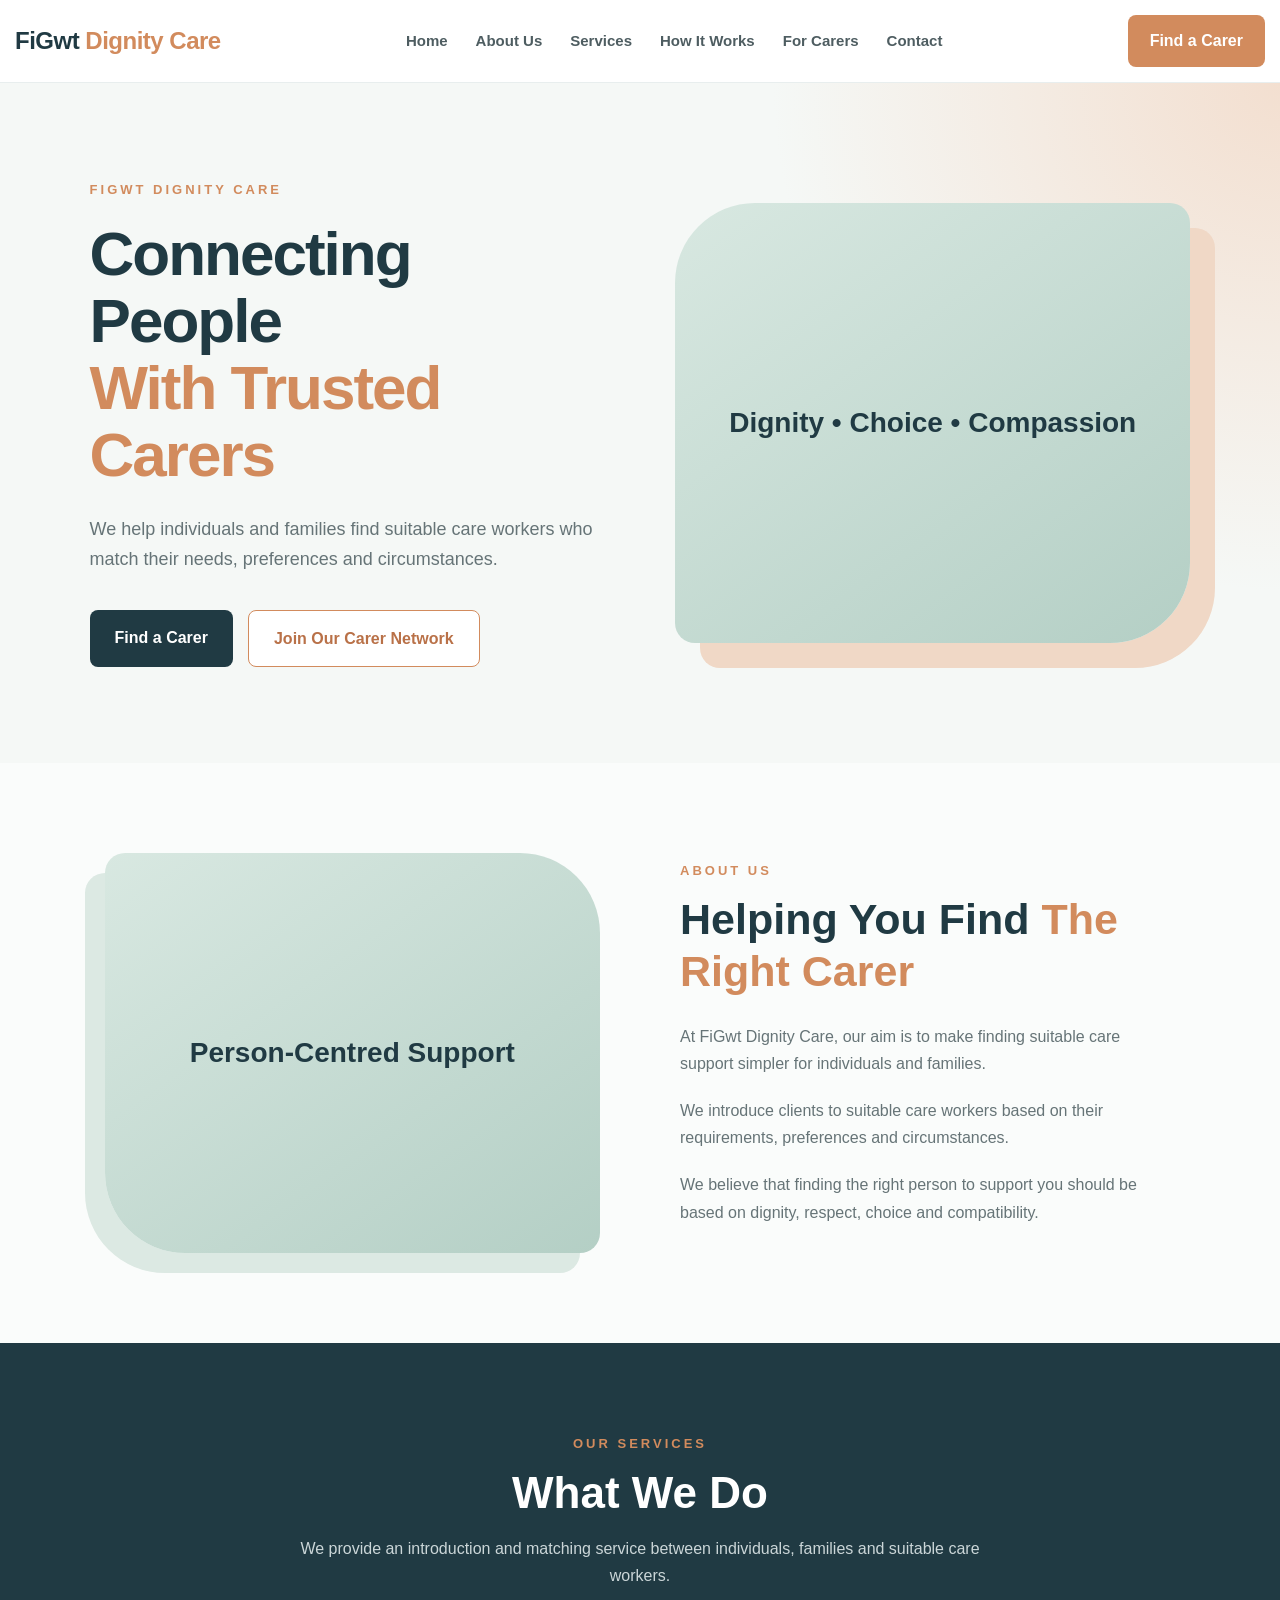
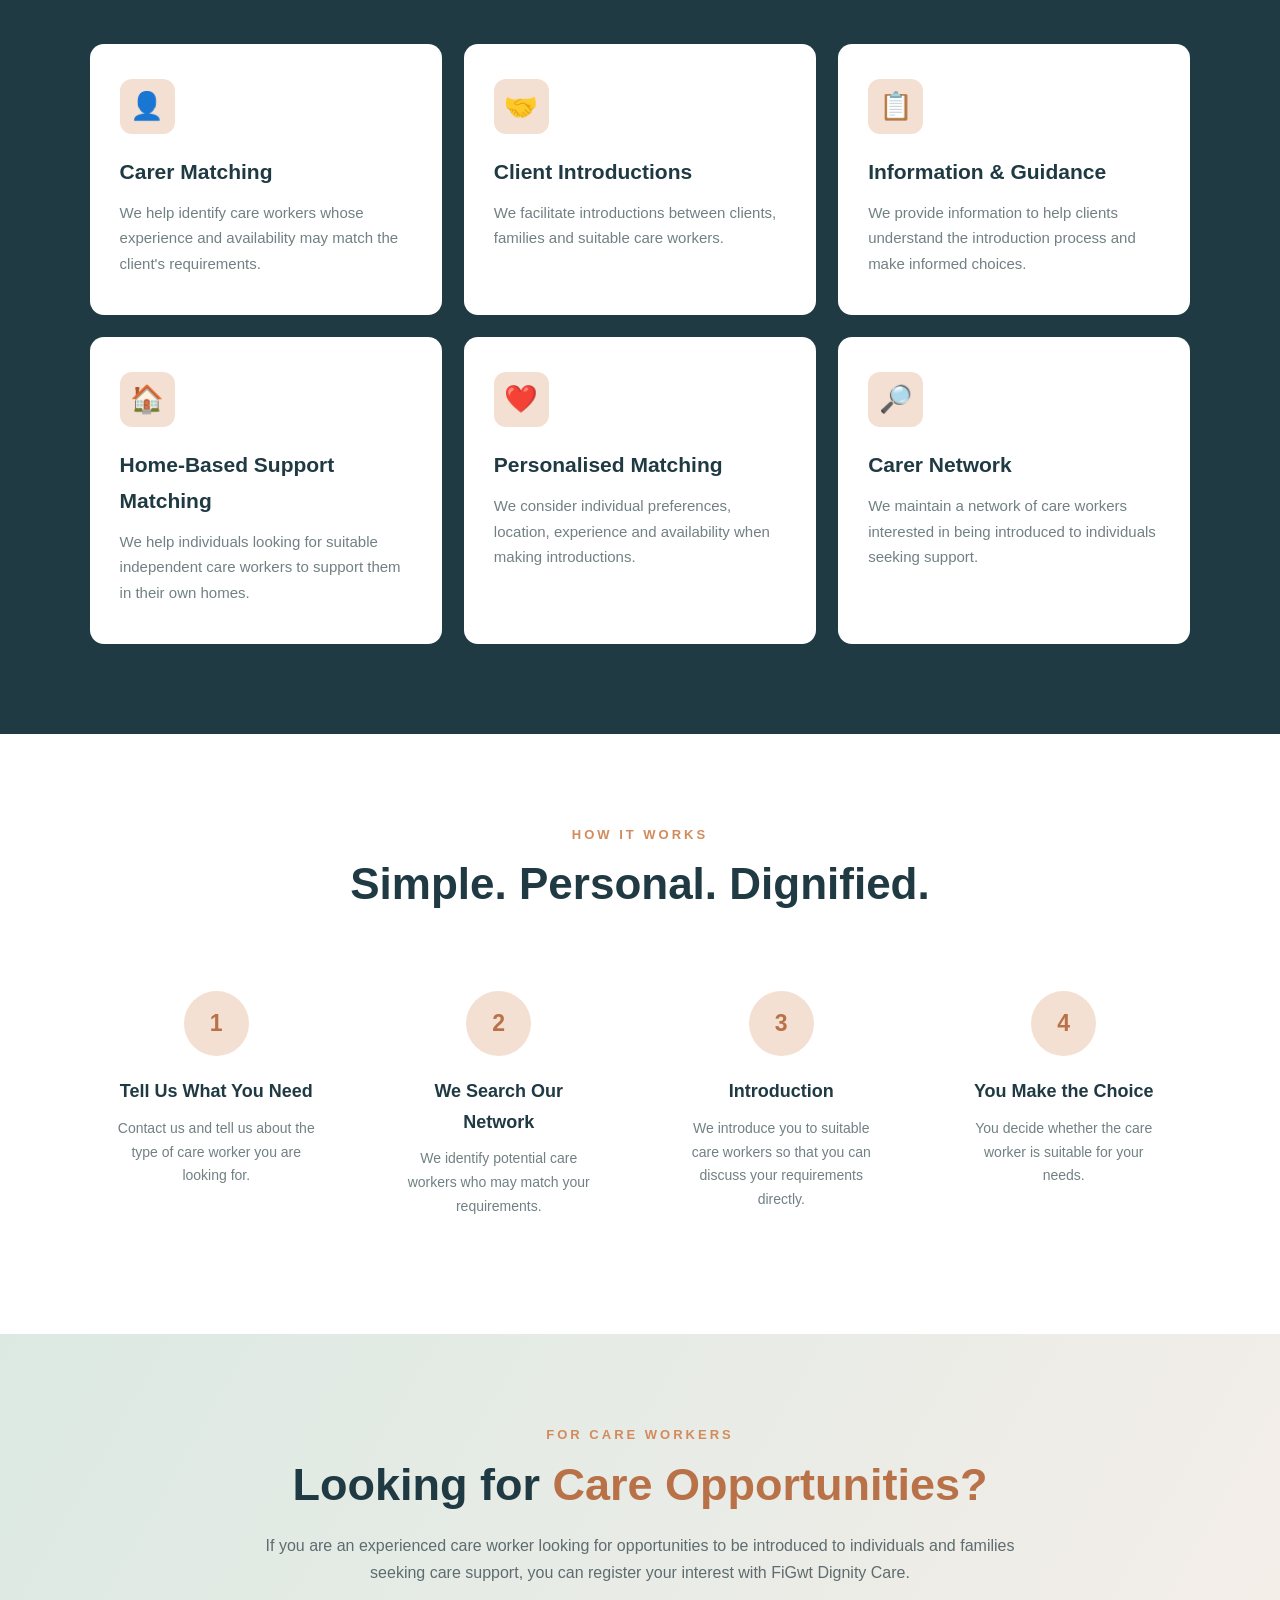
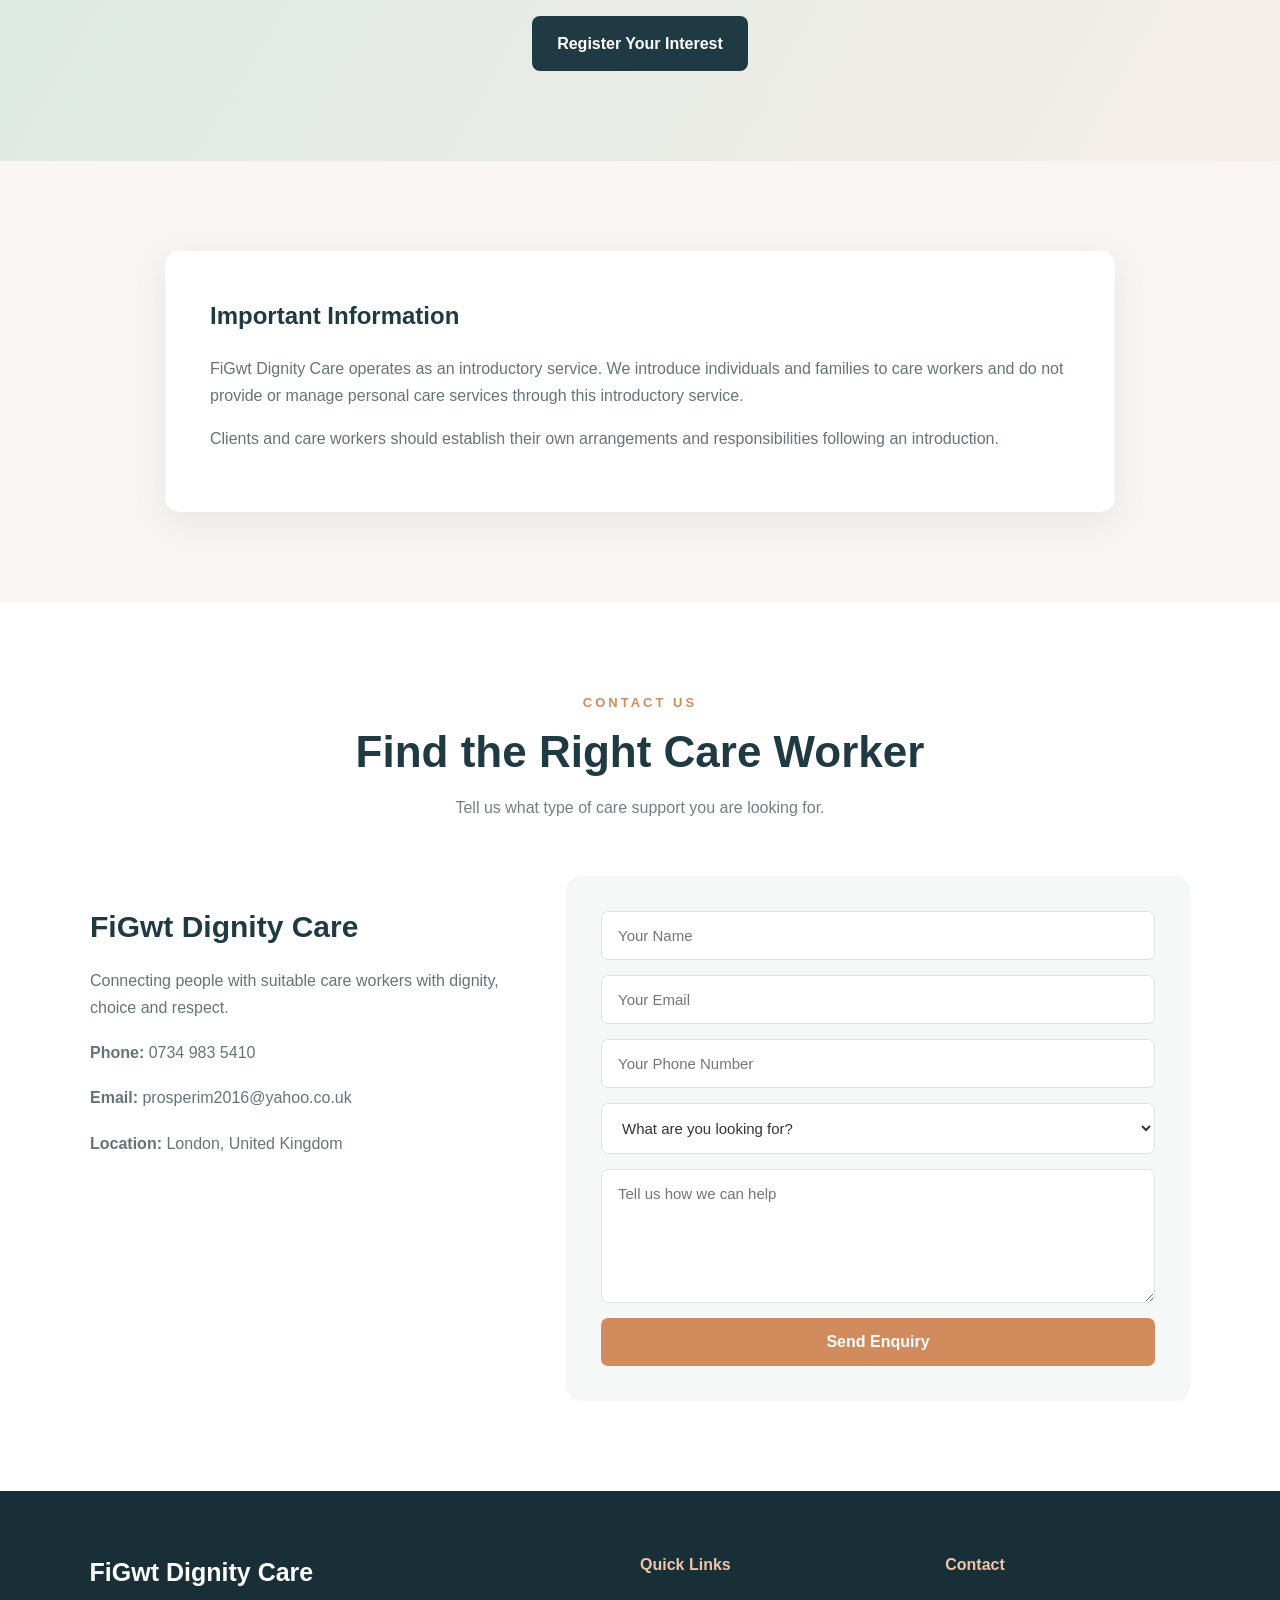
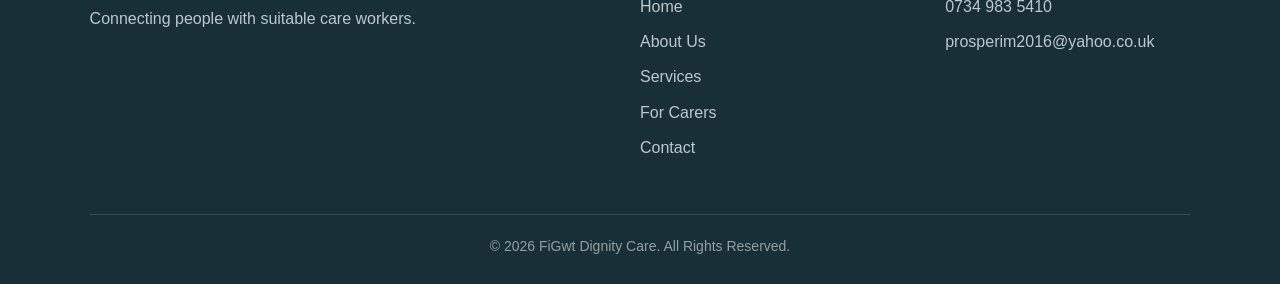
==== index.html @ 79395814 "Add files via upload" ====
<!DOCTYPE html>
<html lang="en">

<head>

    <meta charset="UTF-8">

    <meta name="viewport" content="width=device-width, initial-scale=1.0">

    <title>FiGwt Dignity Care | Care Introduction Agency</title>

    <!-- Connects this HTML file to your CSS file -->
    <link rel="stylesheet" href="style.css">

</head>


<body>


    <!-- ================================
         NAVIGATION
    ================================= -->

    <header>

        <nav class="navbar">

            <div class="logo">
                FiGwt <span>Dignity Care</span>
            </div>


            <ul class="nav-links">

                <li>
                    <a href="#home">Home</a>
                </li>

                <li>
                    <a href="#about">About Us</a>
                </li>

                <li>
                    <a href="#services">Services</a>
                </li>

                <li>
                    <a href="#how-it-works">How It Works</a>
                </li>

                <li>
                    <a href="#carers">For Carers</a>
                </li>

                <li>
                    <a href="#contact">Contact</a>
                </li>

            </ul>


            <a href="#contact" class="nav-button">
                Find a Carer
            </a>

        </nav>

    </header>



    <!-- ================================
         HERO SECTION
    ================================= -->

    <section id="home" class="hero">

        <div class="hero-content">

            <p class="welcome">
                FIGWT DIGNITY CARE
            </p>


            <h1>

                Connecting People

                <span>
                    With Trusted Carers
                </span>

            </h1>


            <p>

                We help individuals and families find suitable
                care workers who match their needs, preferences
                and circumstances.

            </p>


            <div class="hero-buttons">

                <a href="#contact" class="primary-button">
                    Find a Carer
                </a>


                <a href="#carers" class="secondary-button">
                    Join Our Carer Network
                </a>

            </div>

        </div>



        <div class="hero-image">

            <div class="image-placeholder">

                Dignity • Choice • Compassion

            </div>

        </div>

    </section>



    <!-- ================================
         ABOUT US
    ================================= -->

    <section id="about" class="about">


        <div class="about-image">

            <div class="image-placeholder">

                Person-Centred Support

            </div>

        </div>



        <div class="about-content">

            <p class="section-title">
                ABOUT US
            </p>


            <h2>

                Helping You Find

                <span>
                    The Right Carer
                </span>

            </h2>


            <p>

                At FiGwt Dignity Care, our aim is to make
                finding suitable care support simpler for
                individuals and families.

            </p>


            <p>

                We introduce clients to suitable care workers
                based on their requirements, preferences
                and circumstances.

            </p>


            <p>

                We believe that finding the right person to
                support you should be based on dignity,
                respect, choice and compatibility.

            </p>

        </div>

    </section>



    <!-- ================================
         SERVICES
    ================================= -->

    <section id="services" class="services">


        <div class="section-heading">

            <p class="section-title">
                OUR SERVICES
            </p>


            <h2>
                What We Do
            </h2>


            <p>

                We provide an introduction and matching
                service between individuals, families
                and suitable care workers.

            </p>

        </div>



        <div class="service-container">


            <!-- Service 1 -->

            <div class="service-card">

                <div class="service-icon">
                    👤
                </div>


                <h3>
                    Carer Matching
                </h3>


                <p>

                    We help identify care workers whose
                    experience and availability may match
                    the client's requirements.

                </p>

            </div>



            <!-- Service 2 -->

            <div class="service-card">

                <div class="service-icon">
                    🤝
                </div>


                <h3>
                    Client Introductions
                </h3>


                <p>

                    We facilitate introductions between
                    clients, families and suitable
                    care workers.

                </p>

            </div>



            <!-- Service 3 -->

            <div class="service-card">

                <div class="service-icon">
                    📋
                </div>


                <h3>
                    Information & Guidance
                </h3>


                <p>

                    We provide information to help clients
                    understand the introduction process
                    and make informed choices.

                </p>

            </div>



            <!-- Service 4 -->

            <div class="service-card">

                <div class="service-icon">
                    🏠
                </div>


                <h3>
                    Home-Based Support Matching
                </h3>


                <p>

                    We help individuals looking for suitable
                    independent care workers to support
                    them in their own homes.

                </p>

            </div>



            <!-- Service 5 -->

            <div class="service-card">

                <div class="service-icon">
                    ❤️
                </div>


                <h3>
                    Personalised Matching
                </h3>


                <p>

                    We consider individual preferences,
                    location, experience and availability
                    when making introductions.

                </p>

            </div>



            <!-- Service 6 -->

            <div class="service-card">

                <div class="service-icon">
                    🔎
                </div>


                <h3>
                    Carer Network
                </h3>


                <p>

                    We maintain a network of care workers
                    interested in being introduced to
                    individuals seeking support.

                </p>

            </div>

        </div>

    </section>



    <!-- ================================
         HOW IT WORKS
    ================================= -->

    <section id="how-it-works" class="how-it-works">


        <div class="section-heading">

            <p class="section-title">
                HOW IT WORKS
            </p>


            <h2>
                Simple. Personal. Dignified.
            </h2>

        </div>



        <div class="steps">


            <div class="step">

                <div class="step-number">
                    1
                </div>


                <h3>
                    Tell Us What You Need
                </h3>


                <p>

                    Contact us and tell us about the type
                    of care worker you are looking for.

                </p>

            </div>



            <div class="step">

                <div class="step-number">
                    2
                </div>


                <h3>
                    We Search Our Network
                </h3>


                <p>

                    We identify potential care workers
                    who may match your requirements.

                </p>

            </div>



            <div class="step">

                <div class="step-number">
                    3
                </div>


                <h3>
                    Introduction
                </h3>


                <p>

                    We introduce you to suitable care
                    workers so that you can discuss
                    your requirements directly.

                </p>

            </div>



            <div class="step">

                <div class="step-number">
                    4
                </div>


                <h3>
                    You Make the Choice
                </h3>


                <p>

                    You decide whether the care worker
                    is suitable for your needs.

                </p>

            </div>

        </div>

    </section>



    <!-- ================================
         FOR CARERS
    ================================= -->

    <section id="carers" class="carers">


        <div class="carer-content">

            <p class="section-title">
                FOR CARE WORKERS
            </p>


            <h2>

                Looking for

                <span>
                    Care Opportunities?
                </span>

            </h2>


            <p>

                If you are an experienced care worker
                looking for opportunities to be introduced
                to individuals and families seeking care
                support, you can register your interest
                with FiGwt Dignity Care.

            </p>


            <a href="#contact" class="primary-button">
                Register Your Interest
            </a>

        </div>

    </section>



    <!-- ================================
         IMPORTANT INFORMATION
    ================================= -->

    <section class="information">


        <div class="information-box">

            <h2>
                Important Information
            </h2>


            <p>

                FiGwt Dignity Care operates as an
                introductory service. We introduce
                individuals and families to care workers
                and do not provide or manage personal
                care services through this introductory
                service.

            </p>


            <p>

                Clients and care workers should establish
                their own arrangements and responsibilities
                following an introduction.

            </p>

        </div>

    </section>



    <!-- ================================
         CONTACT
    ================================= -->

    <section id="contact" class="contact">


        <div class="section-heading">

            <p class="section-title">
                CONTACT US
            </p>


            <h2>
                Find the Right Care Worker
            </h2>


            <p>

                Tell us what type of care support
                you are looking for.

            </p>

        </div>



        <div class="contact-container">


            <!-- Contact details -->

            <div class="contact-details">

                <h3>
                    FiGwt Dignity Care
                </h3>


                <p>

                    Connecting people with suitable
                    care workers with dignity,
                    choice and respect.

                </p>


                <p>

                    <strong>
                        Phone:
                    </strong>

                    0734 983 5410

                </p>


                <p>

                    <strong>
                        Email:
                    </strong>

                    prosperim2016@yahoo.co.uk

                </p>


                <p>

                    <strong>
                        Location:
                    </strong>

                    London, United Kingdom

                </p>

            </div>



            <!-- Contact form -->

            <form
                class="contact-form"
                action="https://formsubmit.co/prosperim2016@yahoo.co.uk"
                method="POST"
            >


                <input
                    type="text"
                    name="name"
                    placeholder="Your Name"
                    required
                >


                <input
                    type="email"
                    name="email"
                    placeholder="Your Email"
                    required
                >


                <input
                    type="tel"
                    name="phone"
                    placeholder="Your Phone Number"
                >


                <select
                    name="enquiry"
                    required
                >

                    <option value="">
                        What are you looking for?
                    </option>


                    <option value="care">
                        I am looking for a care worker
                    </option>


                    <option value="carer">
                        I am a care worker
                    </option>


                    <option value="general">
                        General enquiry
                    </option>

                </select>


                <textarea
                    name="message"
                    rows="6"
                    placeholder="Tell us how we can help"
                    required></textarea>


                <!-- Email subject -->

                <input
                    type="hidden"
                    name="_subject"
                    value="New Enquiry - FiGwt Dignity Care"
                >


                <!-- Disable FormSubmit CAPTCHA -->

                <input
                    type="hidden"
                    name="_captcha"
                    value="false"
                >


                <button type="submit">
                    Send Enquiry
                </button>

            </form>

        </div>

    </section>



    <!-- ================================
         FOOTER
    ================================= -->

    <footer>


        <div class="footer-content">


            <div>

                <h3>
                    FiGwt Dignity Care
                </h3>


                <p>

                    Connecting people with suitable
                    care workers.

                </p>

            </div>



            <div>

                <h4>
                    Quick Links
                </h4>


                <a href="#home">
                    Home
                </a>


                <a href="#about">
                    About Us
                </a>


                <a href="#services">
                    Services
                </a>


                <a href="#carers">
                    For Carers
                </a>


                <a href="#contact">
                    Contact
                </a>

            </div>



            <div>

                <h4>
                    Contact
                </h4>


                <p>
                    0734 983 5410
                </p>


                <p>
                    prosperim2016@yahoo.co.uk
                </p>

            </div>

        </div>



        <div class="copyright">

            © 2026 FiGwt Dignity Care.
            All Rights Reserved.

        </div>

    </footer>


</body>

</html>
---- style.css ----
/* =========================================
   FIGWT DIGNITY CARE
   MODERN INTRODUCTORY CARE WEBSITE
========================================= */

* {
    margin: 0;
    padding: 0;
    box-sizing: border-box;
}

html {
    scroll-behavior: smooth;
}

body {
    font-family: "Segoe UI", Arial, sans-serif;
    background: #fafcfb;
    color: #263238;
    line-height: 1.7;
}

a {
    text-decoration: none;
    color: inherit;
}

section {
    padding: 90px 7%;
}


/* =========================================
   NAVIGATION
========================================= */

header {
    background: #ffffff;
    border-bottom: 1px solid #e8eeee;
    position: sticky;
    top: 0;
    z-index: 999;
}

.navbar {
    max-width: 1250px;
    margin: auto;

    min-height: 82px;

    display: flex;
    align-items: center;
    justify-content: space-between;
}

.logo {
    font-size: 24px;
    font-weight: 800;
    letter-spacing: -0.5px;
    color: #203a43;
}

.logo span {
    color: #d28b5d;
}

.nav-links {
    display: flex;
    align-items: center;
    gap: 28px;
    list-style: none;
}

.nav-links a {
    color: #4e5d61;
    font-size: 15px;
    font-weight: 600;

    transition: 0.3s;
}

.nav-links a:hover {
    color: #d28b5d;
}

.nav-button {
    background: #d28b5d;
    color: white;

    padding: 12px 22px;

    border-radius: 8px;

    font-weight: 700;

    transition: 0.3s;
}

.nav-button:hover {
    background: #b97148;
}


/* =========================================
   HERO
========================================= */

.hero {
    min-height: 680px;

    background:
        radial-gradient(
            circle at top right,
            #f3dfd0,
            transparent 35%
        ),
        #f5f8f6;

    display: flex;
    align-items: center;

    gap: 70px;
}

.hero-content {
    flex: 1;
    max-width: 650px;
}

.welcome {
    color: #d28b5d;

    font-size: 13px;
    font-weight: 800;

    letter-spacing: 3px;

    margin-bottom: 20px;
}

.hero h1 {
    color: #203a43;

    font-size: 62px;
    line-height: 1.08;

    letter-spacing: -2px;

    margin-bottom: 25px;
}

.hero h1 span {
    display: block;
    color: #d28b5d;
}

.hero-content > p:not(.welcome) {
    color: #667477;

    font-size: 18px;

    max-width: 600px;

    margin-bottom: 35px;
}

.hero-buttons {
    display: flex;
    gap: 15px;
}

.primary-button,
.secondary-button {
    display: inline-block;

    padding: 14px 25px;

    border-radius: 8px;

    font-weight: 700;

    transition: 0.3s;
}

.primary-button {
    background: #203a43;
    color: white;
}

.primary-button:hover {
    background: #152b32;
    transform: translateY(-2px);
}

.secondary-button {
    border: 1px solid #d28b5d;
    color: #b97148;
    background: white;
}

.secondary-button:hover {
    background: #d28b5d;
    color: white;
}


/* =========================================
   HERO IMAGE
========================================= */

.hero-image {
    flex: 1;
    position: relative;
}

.image-placeholder {
    min-height: 440px;

    border-radius: 80px 20px 80px 20px;

    background:
        linear-gradient(
            145deg,
            #d8e8e1,
            #b4cfc5
        );

    display: flex;
    align-items: center;
    justify-content: center;

    text-align: center;

    color: #203a43;

    font-size: 28px;
    font-weight: 800;

    box-shadow:
        25px 25px 0 #f0d8c6;
}


/* =========================================
   SECTION HEADINGS
========================================= */

.section-heading {
    max-width: 700px;

    margin: 0 auto 55px;

    text-align: center;
}

.section-title {
    color: #d28b5d;

    font-size: 13px;
    font-weight: 800;

    letter-spacing: 3px;

    margin-bottom: 12px;
}

.section-heading h2 {
    color: #203a43;

    font-size: 44px;
    line-height: 1.2;

    margin-bottom: 15px;
}

.section-heading p:last-child {
    color: #718083;
}


/* =========================================
   ABOUT
========================================= */

.about {
    max-width: 1250px;
    margin: auto;

    display: flex;
    align-items: center;

    gap: 80px;
}

.about-image,
.about-content {
    flex: 1;
}

.about-image .image-placeholder {
    min-height: 400px;

    border-radius: 20px 80px 20px 80px;

    box-shadow: -20px 20px 0 #dce9e3;
}

.about-content h2 {
    color: #203a43;

    font-size: 43px;
    line-height: 1.2;

    margin-bottom: 25px;
}

.about-content h2 span {
    color: #d28b5d;
}

.about-content p:not(.section-title) {
    color: #667477;

    margin-bottom: 20px;
}


/* =========================================
   SERVICES
========================================= */

.services {
    background: #203a43;
}

.services .section-heading h2 {
    color: white;
}

.services .section-heading p:last-child {
    color: #cbd6d8;
}

.service-container {
    max-width: 1200px;
    margin: auto;

    display: grid;

    grid-template-columns:
        repeat(3, 1fr);

    gap: 22px;
}

.service-card {
    background: #ffffff;

    padding: 35px 30px;

    border-radius: 14px;

    border-bottom: 4px solid transparent;

    transition: 0.3s;
}

.service-card:hover {
    transform: translateY(-8px);

    border-bottom-color: #d28b5d;
}

.service-icon {
    width: 55px;
    height: 55px;

    border-radius: 12px;

    background: #f3e0d2;

    display: flex;
    align-items: center;
    justify-content: center;

    font-size: 27px;

    margin-bottom: 20px;
}

.service-card h3 {
    color: #203a43;

    font-size: 21px;

    margin-bottom: 10px;
}

.service-card p {
    color: #718083;

    font-size: 15px;
}


/* =========================================
   HOW IT WORKS
========================================= */

.how-it-works {
    background: #ffffff;
}

.steps {
    max-width: 1100px;
    margin: auto;

    display: grid;

    grid-template-columns:
        repeat(4, 1fr);

    gap: 30px;
}

.step {
    text-align: center;

    position: relative;

    padding: 25px;
}

.step-number {
    width: 65px;
    height: 65px;

    margin: 0 auto 20px;

    border-radius: 50%;

    background: #f3e0d2;

    color: #b97148;

    display: flex;
    align-items: center;
    justify-content: center;

    font-size: 23px;
    font-weight: 800;
}

.step h3 {
    color: #203a43;

    font-size: 18px;

    margin-bottom: 10px;
}

.step p {
    color: #718083;

    font-size: 14px;
}


/* =========================================
   CARER SECTION
========================================= */

.carers {
    background:
        linear-gradient(
            120deg,
            #dce9e3,
            #f5eee9
        );

    text-align: center;
}

.carer-content {
    max-width: 800px;

    margin: auto;
}

.carer-content h2 {
    color: #203a43;

    font-size: 45px;

    line-height: 1.2;

    margin-bottom: 20px;
}

.carer-content h2 span {
    color: #b97148;
}

.carer-content p:not(.section-title) {
    color: #5e6c6f;

    margin-bottom: 30px;
}


/* =========================================
   IMPORTANT INFORMATION
========================================= */

.information {
    background: #f8f5f2;
}

.information-box {
    max-width: 950px;

    margin: auto;

    background: white;

    padding: 45px;

    border-radius: 15px;

    box-shadow:
        0 10px 35px rgba(32, 58, 67, 0.08);
}

.information-box h2 {
    color: #203a43;

    margin-bottom: 18px;
}

.information-box p {
    color: #667477;

    margin-bottom: 15px;
}


/* =========================================
   CONTACT
========================================= */

.contact {
    background: #ffffff;
}

.contact-container {
    max-width: 1100px;

    margin: auto;

    display: grid;

    grid-template-columns: 0.8fr 1.2fr;

    gap: 60px;
}

.contact-details {
    padding: 25px 0;
}

.contact-details h3 {
    color: #203a43;

    font-size: 30px;

    margin-bottom: 15px;
}

.contact-details p {
    color: #667477;

    margin-bottom: 18px;
}

.contact-form {
    background: #f5f8f6;

    padding: 35px;

    border-radius: 15px;

    display: flex;

    flex-direction: column;

    gap: 15px;
}

.contact-form input,
.contact-form select,
.contact-form textarea {
    width: 100%;

    padding: 15px 16px;

    border: 1px solid #dce3e1;

    border-radius: 7px;

    background: white;

    color: #333;

    font-family: inherit;

    font-size: 15px;
}

.contact-form input:focus,
.contact-form select:focus,
.contact-form textarea:focus {
    outline: none;

    border-color: #d28b5d;

    box-shadow:
        0 0 0 3px rgba(210, 139, 93, 0.12);
}

.contact-form button {
    border: none;

    background: #d28b5d;

    color: white;

    padding: 15px;

    border-radius: 7px;

    font-size: 16px;

    font-weight: 800;

    cursor: pointer;

    transition: 0.3s;
}

.contact-form button:hover {
    background: #b97148;
}


/* =========================================
   FOOTER
========================================= */

footer {
    background: #182f37;

    color: white;

    padding: 60px 7% 25px;
}

.footer-content {
    max-width: 1200px;

    margin: auto;

    display: grid;

    grid-template-columns:
        2fr 1fr 1fr;

    gap: 60px;

    margin-bottom: 45px;
}

.footer-content h3 {
    font-size: 25px;

    margin-bottom: 12px;
}

.footer-content h4 {
    color: #f0c5a7;

    margin-bottom: 15px;
}

.footer-content p {
    color: #bdc9cb;

    margin-bottom: 8px;
}

.footer-content a {
    display: block;

    color: #bdc9cb;

    margin-bottom: 8px;

    transition: 0.3s;
}

.footer-content a:hover {
    color: #f0c5a7;
}

.copyright {
    max-width: 1200px;

    margin: auto;

    padding-top: 20px;

    border-top:
        1px solid rgba(255,255,255,0.15);

    text-align: center;

    color: #91a0a3;

    font-size: 14px;
}


/* =========================================
   TABLET
========================================= */

@media (max-width: 1000px) {

    .nav-links {
        display: none;
    }

    .hero {
        flex-direction: column;

        text-align: center;

        padding-top: 70px;
    }

    .hero-content {
        max-width: 750px;
    }

    .hero-content > p:not(.welcome) {
        margin-left: auto;
        margin-right: auto;
    }

    .hero-buttons {
        justify-content: center;
    }

    .about {
        flex-direction: column;
    }

    .service-container {
        grid-template-columns:
            repeat(2, 1fr);
    }

    .steps {
        grid-template-columns:
            repeat(2, 1fr);
    }

    .contact-container {
        grid-template-columns: 1fr;
    }
}


/* =========================================
   MOBILE
========================================= */

@media (max-width: 600px) {

    section {
        padding: 65px 5%;
    }

    .navbar {
        padding: 0 5%;
    }

    .nav-button {
        display: none;
    }

    .hero {
        min-height: auto;
    }

    .hero h1 {
        font-size: 42px;
    }

    .hero-buttons {
        flex-direction: column;
    }

    .secondary-button {
        margin-left: 0;
    }

    .image-placeholder {
        min-height: 300px;

        box-shadow:
            12px 12px 0 #f0d8c6;
    }

    .section-heading h2,
    .about-content h2,
    .carer-content h2 {
        font-size: 34px;
    }

    .service-container,
    .steps {
        grid-template-columns: 1fr;
    }

    .information-box {
        padding: 30px 25px;
    }

    .contact-form {
        padding: 25px 20px;
    }

    .footer-content {
        grid-template-columns: 1fr;
        gap: 35px;
    }
}
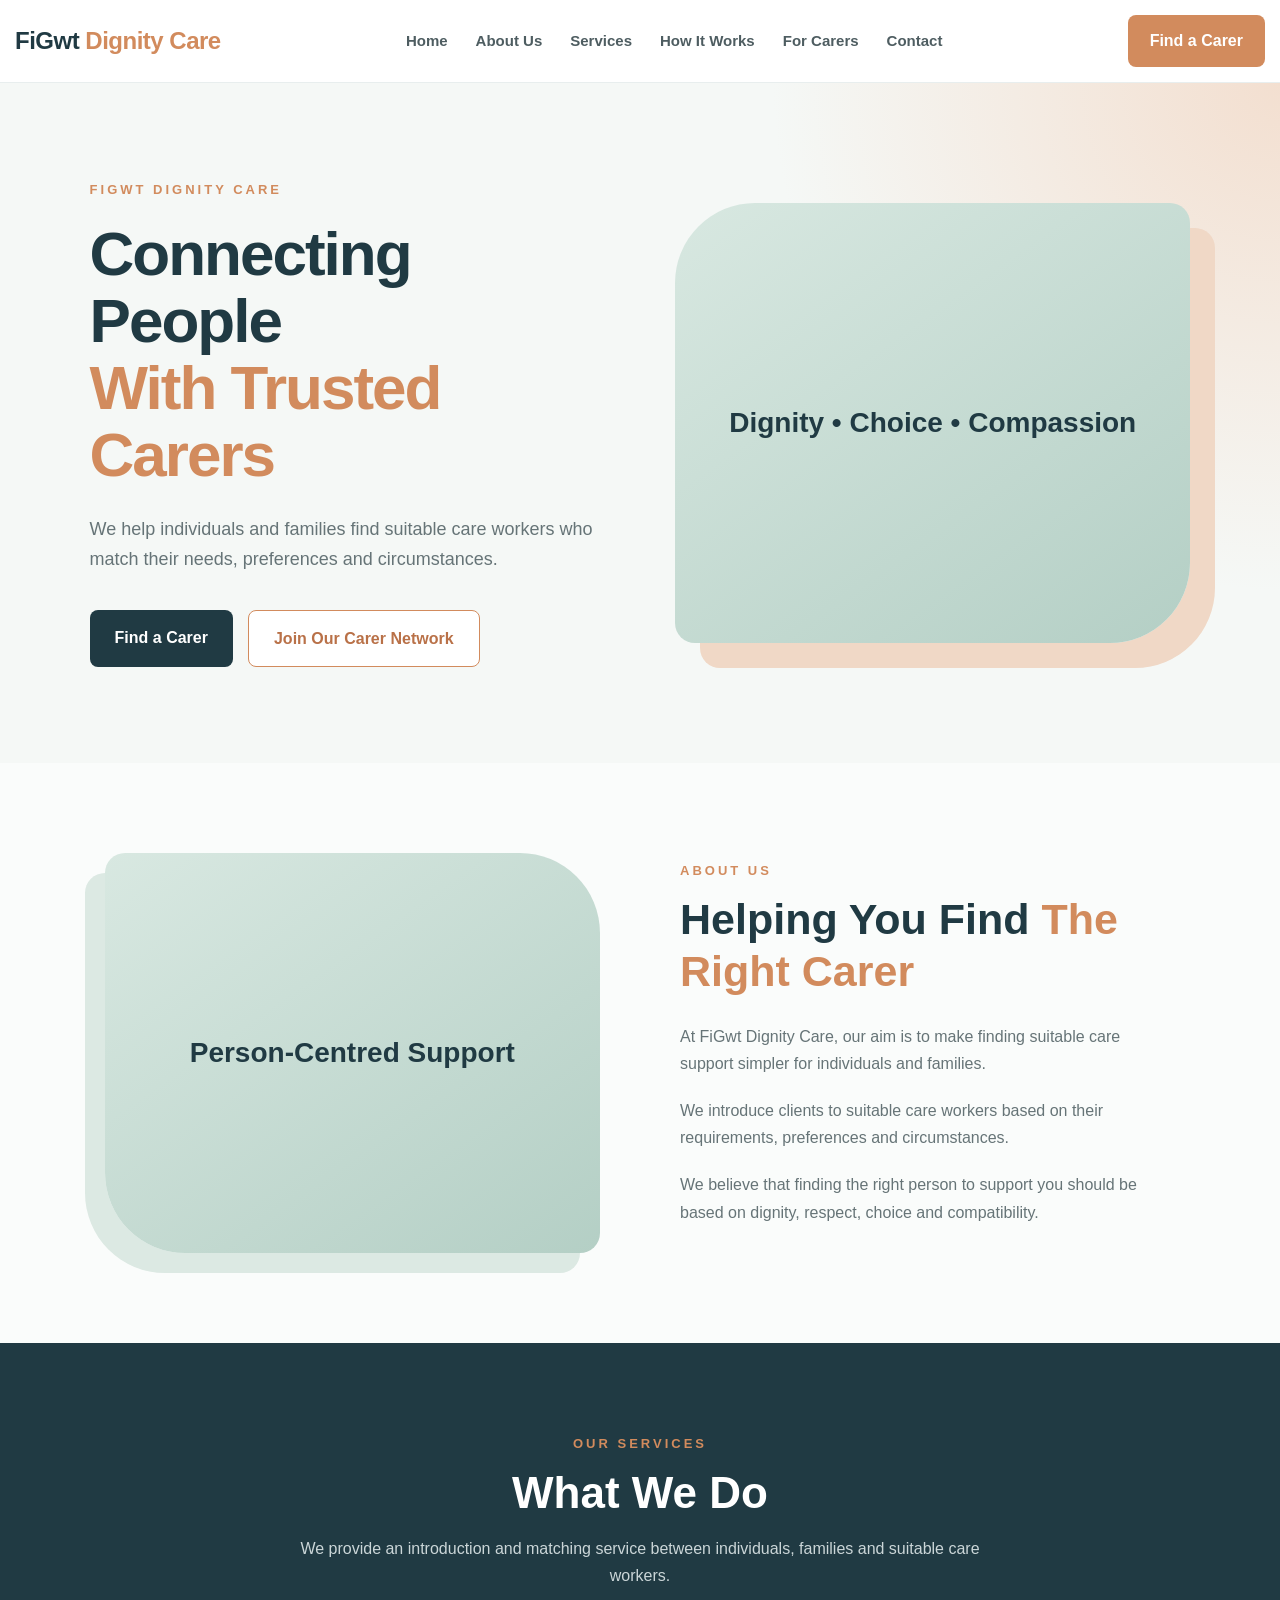
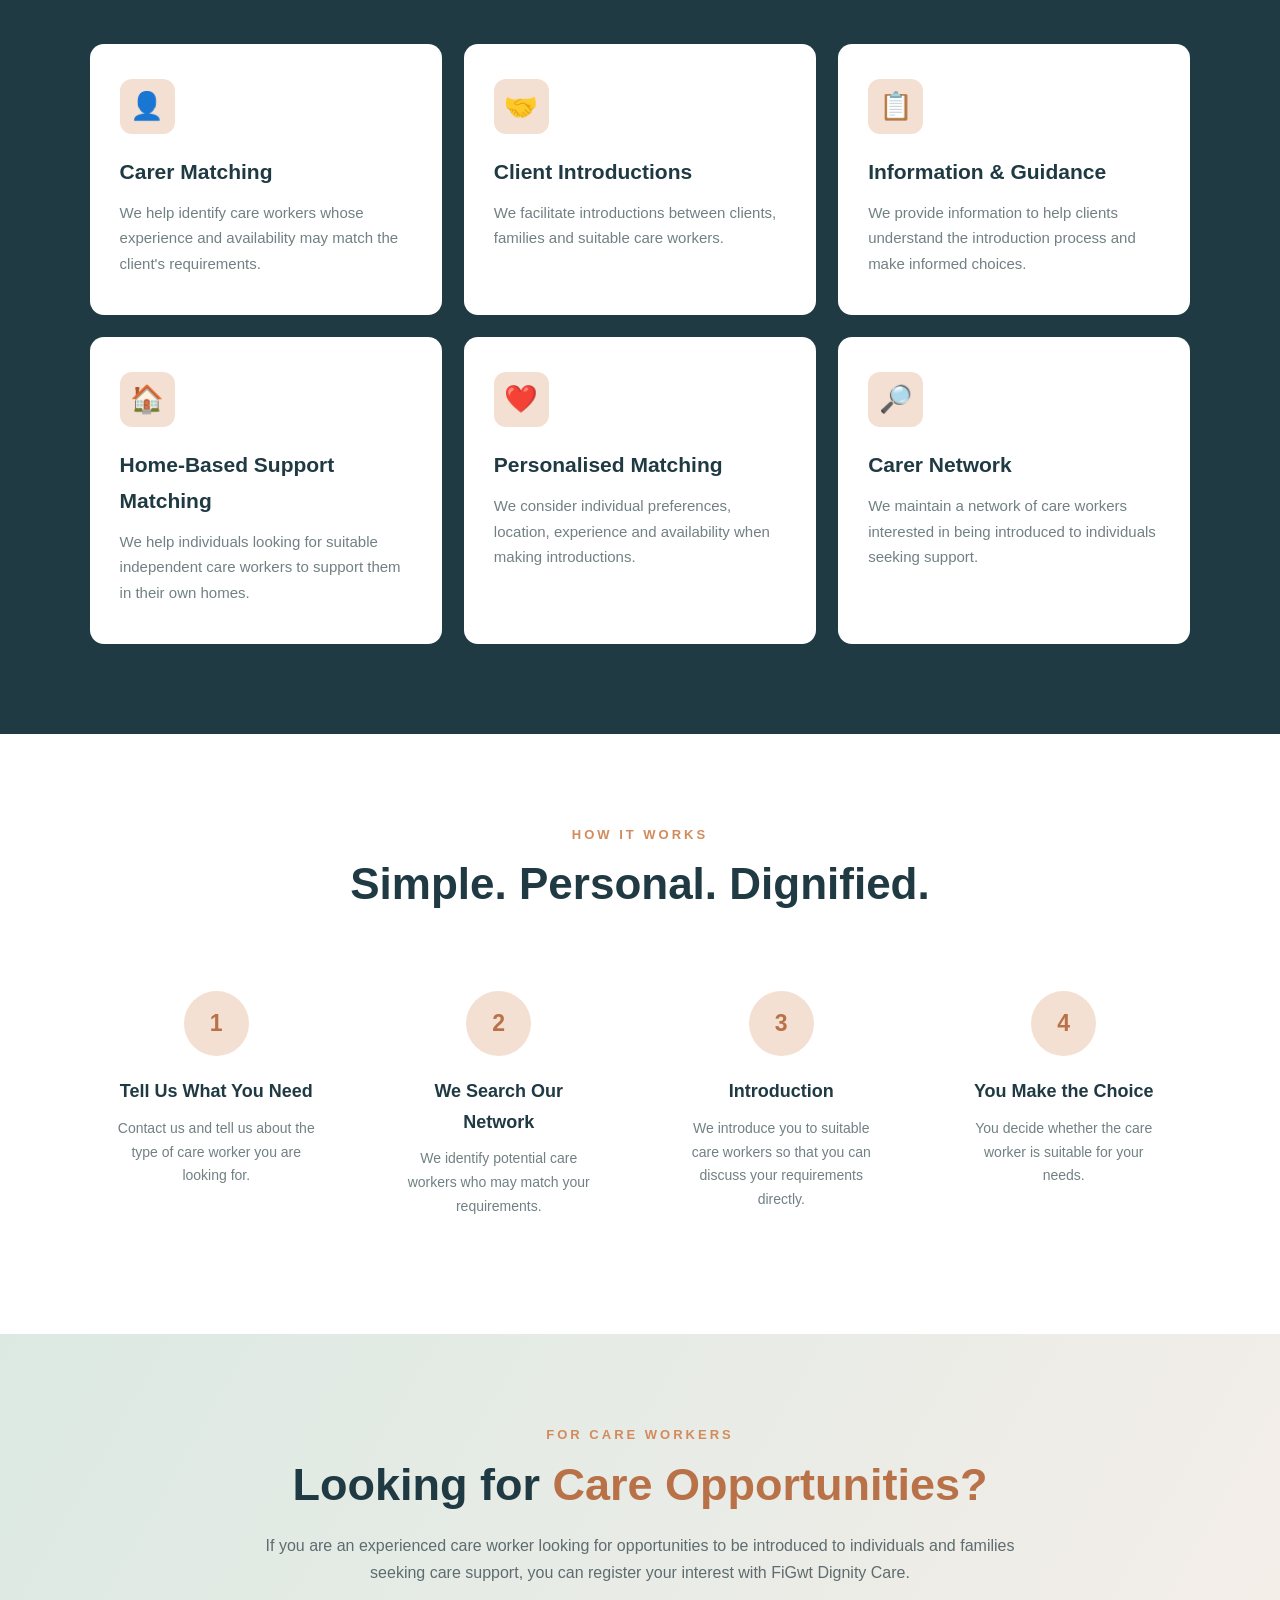
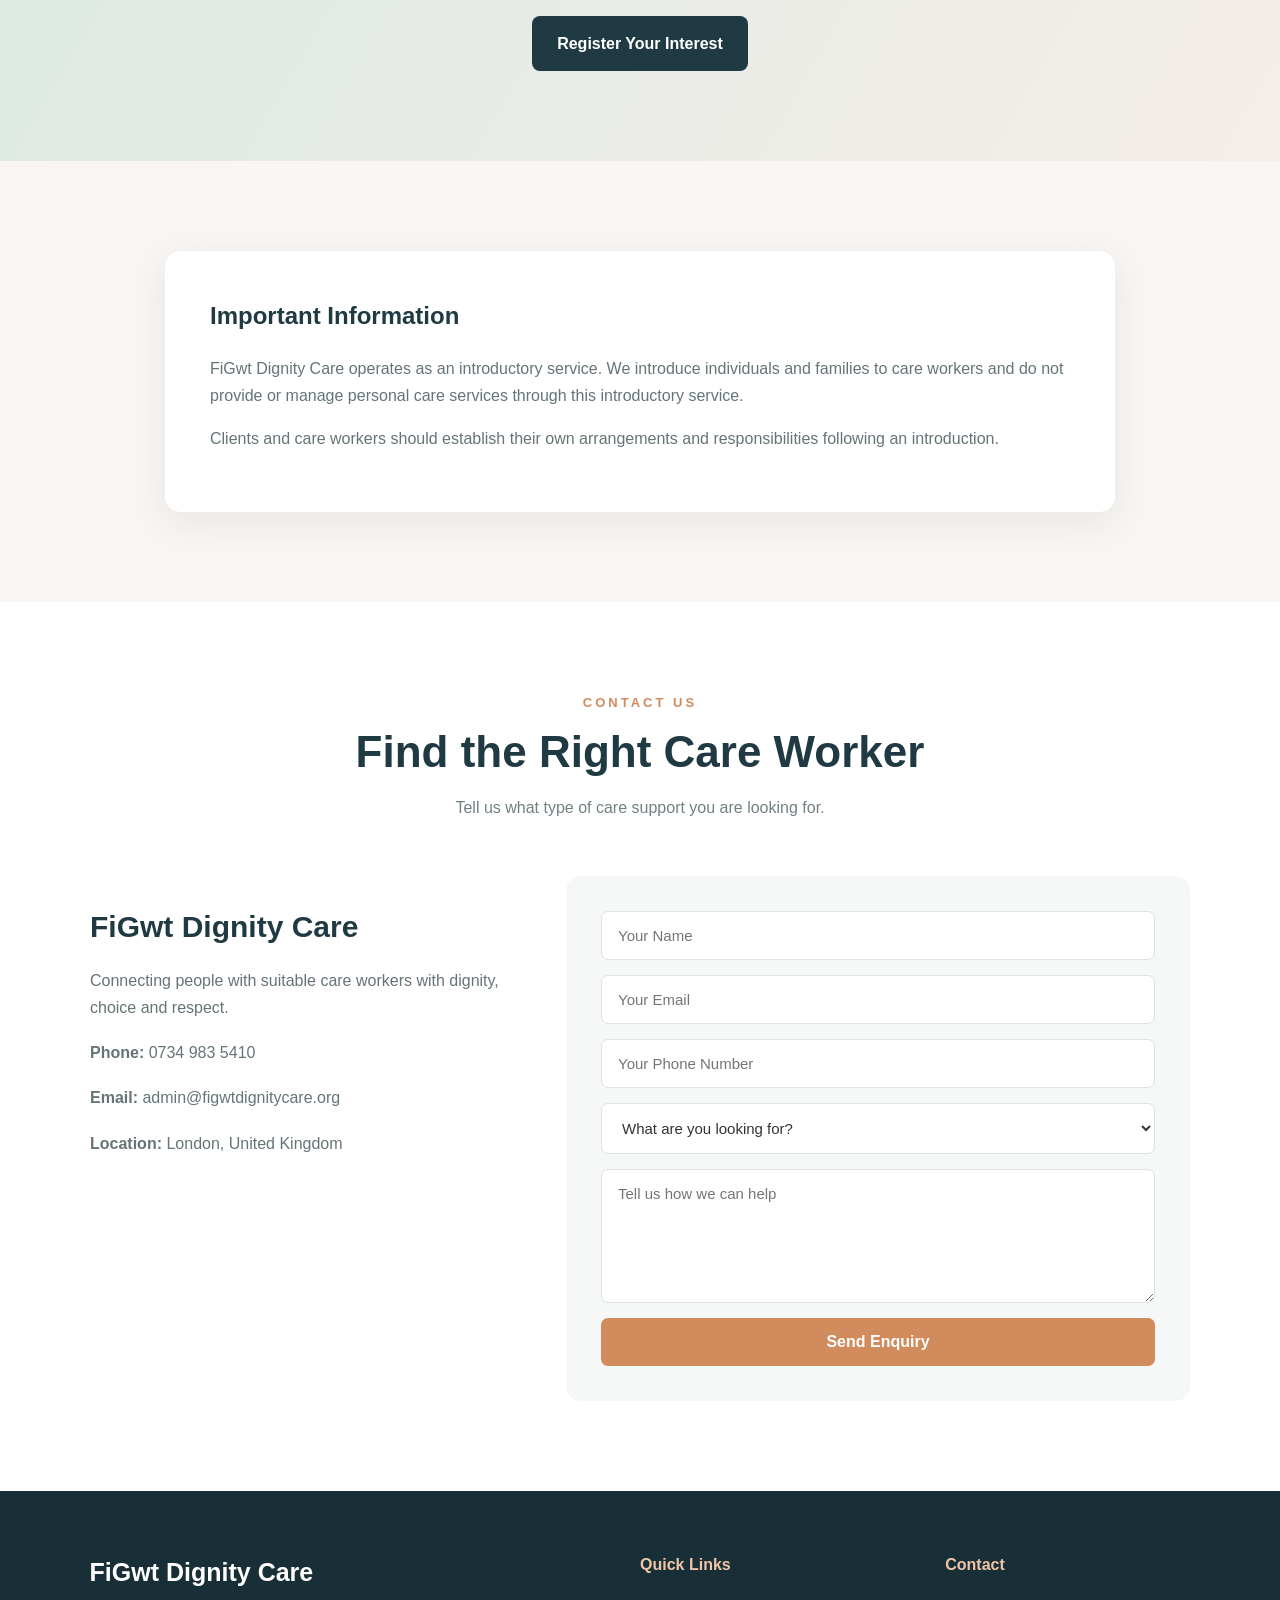
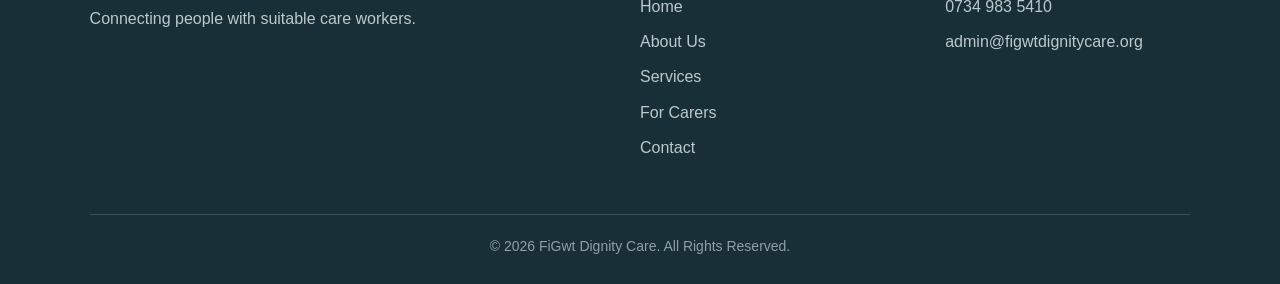
==== commit d6c62a16: "Add files via upload" ====
--- a/index.html
+++ b/index.html
@@ -673,7 +673,7 @@
                         Email:
                     </strong>
 
-                    prosperim2016@yahoo.co.uk
+                    admin@figwtdignitycare.org
 
                 </p>
 
@@ -696,7 +696,7 @@
 
             <form
                 class="contact-form"
-                action="https://formsubmit.co/prosperim2016@yahoo.co.uk"
+                action="https://formsubmit.co/admin@figwtdignitycare.org"
                 method="POST"
             >
 
@@ -864,7 +864,7 @@
 
 
                 <p>
-                    prosperim2016@yahoo.co.uk
+                    admin@figwtdignitycare.org
                 </p>
 
             </div>
